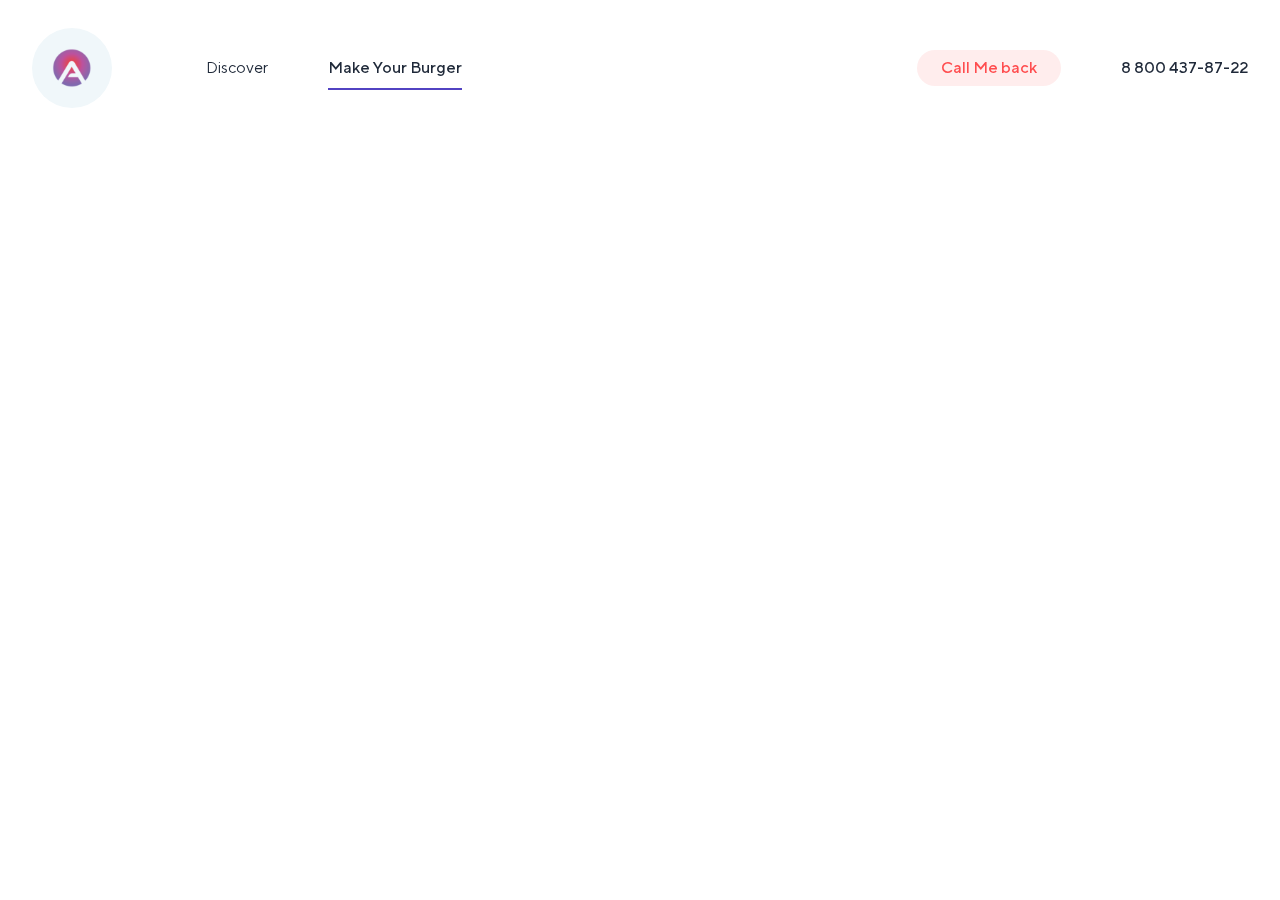
==== make-burger.html @ cab300e2 "header and nav" ====
<!DOCTYPE html>
<html lang="en">
  <head>
    <meta charset="UTF-8" />
    <meta name="viewport" content="width=device-width, initial-scale=1.0" />
    <title>Burger</title>
    <link rel="stylesheet" href="./css/main.css" />
    <script src="https://cdnjs.cloudflare.com/ajax/libs/gsap/3.11.1/gsap.min.js"></script>
  </head>

  <body class="body">
    <header class="header">
      <!-- NAV -->
      <nav class="nav">
        <div class="nav-left">
          <a class="logo" href="./index.html"
            ><img src="./img/logo.svg" alt="logo"
          /></a>
          <ul class="nav-list">
            <li class="nav-list__item">
              <a class="nav-list__link" href="./index.html">discover</a>
            </li>
            <li class="nav-list__item">
              <a
                class="nav-list__link nav-list__link--active"
                href="./make-burger.html"
                >make your burger</a
              >
            </li>
          </ul>
        </div>
        <div class="nav-right">
          <button class="btn-call-back">Call Me back</button>
          <a class="number" href="tel:+88004378722">8 800 437-87-22</a>
        </div>

        <button class="open-mobile-menu">
          <img src="./img/icon/menu_open.svg" alt="" />
        </button>
      </nav>
    </header>

    <!-- NAV-MOBILE-->
    <nav class="nav-mobile hidden">
      <div class="nav-mobile__top">
        <ul class="nav-mobile--list">
          <li class="nav-mobile--item">
            <a href="./index.html">Discover</a>
          </li>
          <li class="nav-mobile--item">
            <a href="./make-burger.html">Make Your Burger</a>
          </li>
        </ul>
      </div>
      <div class="nav-mobile__bot">
        <button class="btn-call-back">Call Me back</button>
        <a class="number" href="tel:+88004378722">8 800 437-87-22</a>
      </div>
      <button class="close-mobile-menu">
        <img src="./img/icon/menu_close.svg" alt="close menu" />
      </button>
    </nav>

    <script src="./js/main.js"></script>
  </body>
</html>
---- css/main.css ----
@import url(../fonts/TTNormsPro/stylesheet.css);
body {
  font-family: var(--font-TT_Norms_Pro);
  color: var(--text-color);
}

.container {
  max-width: 1500px;
  margin: 0 auto;
}

.no-scroll {
  overflow: hidden;
}

.hidden {
  display: none;
}

/* Reset and base styles  */
* {
  padding: 0px;
  margin: 0px;
  border: none;
}

*,
*::before,
*::after {
  box-sizing: border-box;
}

/* Links */
a, a:link, a:visited {
  text-decoration: none;
}

a:hover {
  text-decoration: none;
}

/* Common */
aside, nav, footer, header, section, main {
  display: block;
}

h1, h2, h3, h4, h5, h6, p {
  font-size: inherit;
  font-weight: inherit;
}

ul, ul li {
  list-style: none;
}

img {
  vertical-align: top;
}

img, svg {
  max-width: 100%;
  height: auto;
}

address {
  font-style: normal;
}

/* Form */
input, textarea, button, select {
  font-family: inherit;
  font-size: inherit;
  color: inherit;
  background-color: transparent;
}

input::-ms-clear {
  display: none;
}

button, input[type=submit] {
  display: inline-block;
  box-shadow: none;
  background-color: transparent;
  background: none;
  cursor: pointer;
}

input:focus, input:active,
button:focus, button:active {
  outline: none;
}

button::-moz-focus-inner {
  padding: 0;
  border: 0;
}

label {
  cursor: pointer;
}

legend {
  display: block;
}

:root {
  --text-color: #1f2939;
  --text-paragraph: #676d77;
  --accent: #5243c2;
  --bg-accent: #f0f7fa;
  --btn-bg-color: #be2b20;
  --border-cards: #f0f7fa;
  --card-btn-color: #f5f5ff;
  --card-text-color: #949ba6;
  --font-TT_Norms_Pro: "TT Norms Pro", sans-serif;
  --ckal: #f45763;
  --time: #6b56f5;
  --weight: #f58f56;
}

.main {
  display: flex;
  align-items: center;
  justify-content: space-between;
  padding: 50px;
  gap: 272px;
  margin-top: 50px;
}
@media (max-width: 1200px) {
  .main {
    flex-wrap: wrap;
    align-items: center;
    justify-content: center;
    margin-top: 200px;
    gap: clamp(0.313rem, -0.875rem + 5.94vw, 6.25rem);
  }
}

.main-title {
  display: flex;
  flex-direction: column;
  gap: 16px;
  max-width: 482px;
}

.main-title__text {
  font-size: clamp(1.625rem, 1.05rem + 2.88vw, 4.5rem);
  font-weight: 500;
  line-height: 80.5px;
  text-align: left;
}
@media (max-width: 1200px) {
  .main-title__text {
    text-align: center;
  }
}

.main-title__paragraph {
  font-size: 20px;
  font-weight: 400;
  line-height: 32px;
  text-align: left;
  color: var(--text-paragraph);
}
@media (max-width: 1200px) {
  .main-title__paragraph {
    text-align: center;
  }
}

.main-burger {
  position: relative;
  height: clamp(9.25rem, 1.1rem + 40.75vw, 50rem);
  max-width: 638px;
  width: 100%;
}

.main-burger--mob {
  position: absolute;
  height: 100%;
  width: 100%;
  bottom: 0;
  left: 50%;
  transform: translateX(-50%);
  z-index: 1;
}
@media (min-width: 1200px) {
  .main-burger--mob {
    display: none;
  }
}

.main-burger--bg {
  position: absolute;
  height: 100%;
  width: 100%;
  bottom: 0;
  left: 50%;
  transform: translateX(-50%);
  z-index: -1;
}

.burger {
  position: absolute;
  left: 50%;
  transform: translateX(-50%);
}
@media (max-width: 1200px) {
  .burger {
    display: none;
  }
}
.burger--footer-bun {
  bottom: 1%;
}
.burger--mayo {
  bottom: 5%;
}
.burger--salad {
  bottom: 8%;
}
.burger--cheese {
  bottom: 10%;
}
.burger--onion {
  bottom: 7%;
}
.burger--cutlet {
  bottom: 20%;
}
.burger--chicken_cutlet {
  bottom: 23%;
}
.burger--tomato {
  bottom: 29%;
}
.burger--cutlet-2 {
  bottom: 36%;
}
.burger--cheese-2 {
  bottom: 38%;
}
.burger--cucumbers {
  bottom: 38%;
}
.burger--onion-2 {
  bottom: 39%;
}
.burger--salad-2 {
  bottom: 50%;
}
.burger--mayo-2 {
  bottom: 54%;
}
.burger--top-bun {
  bottom: 57%;
}

.nav {
  position: fixed;
  display: flex;
  align-items: center;
  justify-content: space-between;
  width: 100%;
  height: 80px;
  top: 0;
  left: 0;
  margin-top: 28px;
  padding: 0 32px;
  z-index: 2;
}

.nav-left {
  display: flex;
  align-items: center;
  gap: 94px;
}

.nav-right {
  display: flex;
  align-items: center;
  gap: 60px;
}
@media (max-width: 900px) {
  .nav-right {
    display: none;
  }
}

.logo {
  display: flex;
  align-items: center;
  justify-content: center;
  width: 80px;
  height: 80px;
  border-radius: 50%;
  background: var(--bg-accent);
}

.nav-list {
  display: flex;
  gap: 60px;
  text-transform: capitalize;
}
@media (max-width: 900px) {
  .nav-list {
    display: none;
  }
}

.nav-list__link {
  font-size: 16px;
  font-weight: 400;
  line-height: 22px;
  text-align: left;
  color: var(--text-color);
  padding-bottom: 11px;
  transition: all 0.1s ease-in;
  border-bottom: 2px solid rgba(255, 255, 255, 0);
}
.nav-list__link:hover {
  border-bottom: 2px solid var(--accent);
}
.nav-list__link--active {
  font-weight: 500;
  border-bottom: 2px solid var(--accent);
}

.btn-call-back {
  border-radius: 20px;
  background-color: #ffeded;
  padding: 8px 24px;
  font-size: 16px;
  font-weight: 500;
  line-height: 19.17px;
  text-align: left;
  color: rgb(255, 77, 79);
  transition: all 0.1s ease-in;
}
.btn-call-back:hover {
  background-color: #ffdddd;
}

.number {
  color: var(--text-color);
  font-size: 16px;
  font-weight: 500;
  line-height: 19.17px;
  text-align: left;
  transition: all 0.1s ease-in;
}
.number:hover {
  opacity: 76%;
}

.open-mobile-menu {
  height: 35px;
  width: 35px;
}
.open-mobile-menu img {
  width: 100%;
  height: 100%;
  object-fit: contain;
}
@media (min-width: 900px) {
  .open-mobile-menu {
    display: none;
  }
}

.nav-mobile {
  display: flex;
  flex-direction: column;
  justify-content: space-between;
  padding: 45px;
  position: fixed;
  top: 0;
  right: -100%;
  width: 80%;
  height: 100%;
  background-color: white;
  box-shadow: -2px 0 5px rgba(0, 0, 0, 0.2);
  opacity: 0;
  transition: right 0.3s ease, opacity 0.3s ease;
  z-index: 3;
}
.nav-mobile.open {
  right: 0;
  opacity: 1;
}

.nav-mobile__top {
  margin-top: 50px;
}

.nav-mobile--list {
  display: flex;
  flex-direction: column;
  gap: 25px;
}

.nav-mobile--item {
  font-size: 25px;
  font-weight: 500;
  line-height: 19.17px;
  text-align: left;
  transition: all 0.1s ease-in;
}
.nav-mobile--item:hover {
  opacity: 76%;
}
.nav-mobile--item a {
  color: var(--text-color);
}

.nav-mobile__bot {
  display: flex;
  flex-direction: column;
  gap: 20px;
  justify-content: center;
  align-items: center;
}

.close-mobile-menu {
  position: absolute;
  top: 15px;
  right: 15px;
}/*# sourceMappingURL=main.css.map */
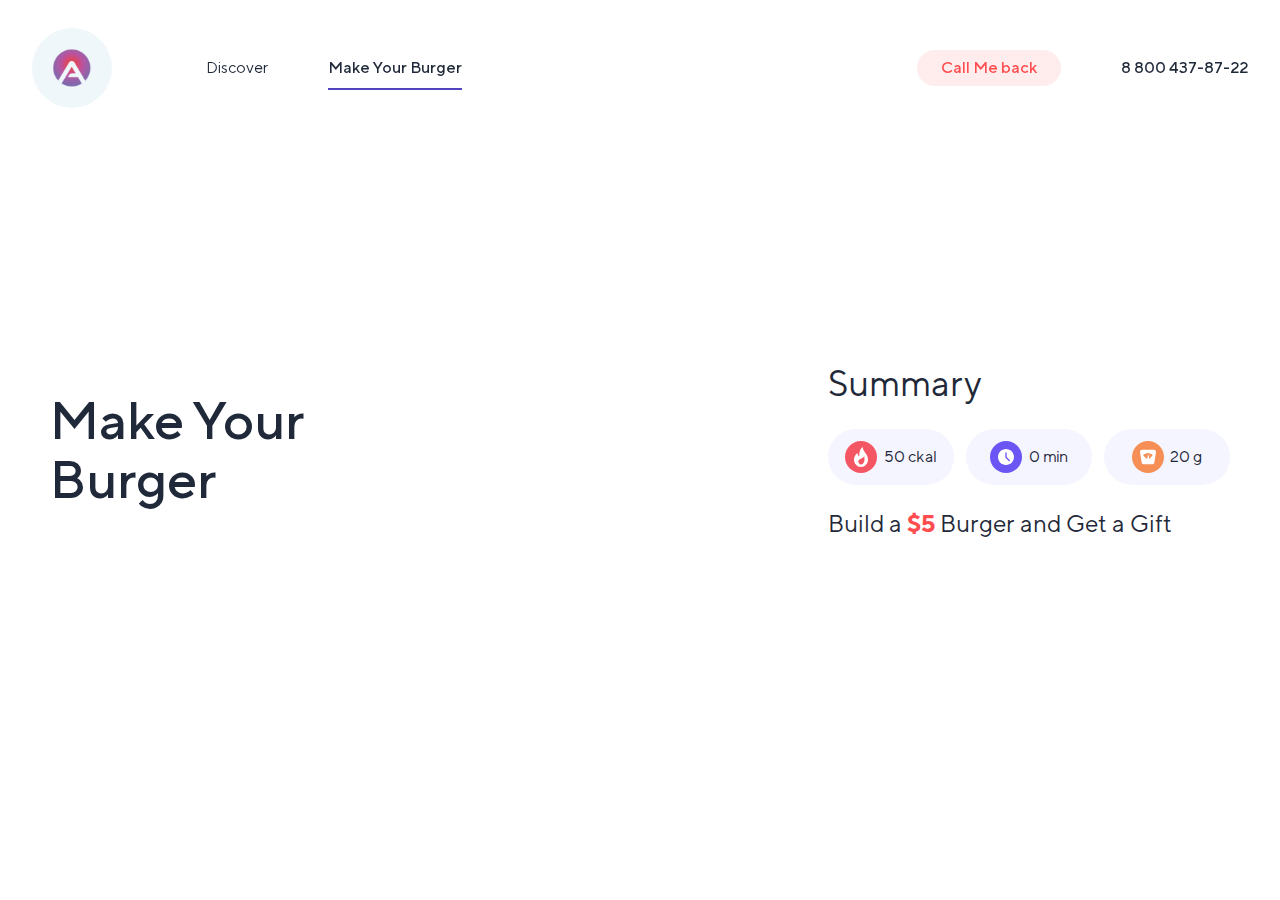
==== commit 58c96fea: "start making 2 page" ====
--- a/make-burger.html
+++ b/make-burger.html
@@ -38,6 +38,35 @@
           <img src="./img/icon/menu_open.svg" alt="" />
         </button>
       </nav>
+
+      <!-- MAKE BURGER -->
+      <div class="container">
+        <div class="make-burger">
+          <div class="make-burger_title">
+            <h1 class="title">Make Your Burger</h1>
+          </div>
+          <div class="make-burger__sum">
+            <p class="make-burger__summary">Summary</p>
+            <ul class="make-burger__summary-list">
+              <li class="make-burger__summary-item">
+                <img src="./img/icon/kcal.svg" alt="" />
+                50 ckal
+              </li>
+              <li class="make-burger__summary-item">
+                <img src="./img/icon/time.svg" alt="" />
+                0 min
+              </li>
+              <li class="make-burger__summary-item">
+                <img src="./img/icon/weight.svg" alt="" />
+                20 g
+              </li>
+            </ul>
+            <p class="make-burger__typography">
+              Build a <span class="accent">$5</span> Burger and Get a Gift
+            </p>
+          </div>
+        </div>
+      </div>
     </header>
 
     <!-- NAV-MOBILE-->
--- a/css/main.css
+++ b/css/main.css
@@ -191,10 +191,40 @@
   }
 }
 
+.btn-make-burger {
+  position: absolute;
+  display: flex;
+  align-items: center;
+  justify-content: center;
+  text-align: center;
+  height: clamp(3.75rem, 3.375rem + 1.88vw, 5.625rem);
+  width: clamp(3.75rem, 3.375rem + 1.88vw, 5.625rem);
+  background: var(--accent);
+  left: -90px;
+  bottom: 20%;
+  padding: 10px;
+  color: white;
+  font-size: 12px;
+  font-weight: 900;
+  line-height: 18px;
+  text-align: center;
+  border-radius: 50%;
+  transition: all 0.1s ease-in;
+  z-index: 3;
+}
+@media (max-width: 900px) {
+  .btn-make-burger {
+    left: 0px;
+  }
+}
+.btn-make-burger:hover {
+  filter: saturate(150%);
+}
+
 .main-burger--bg {
   position: absolute;
   height: 100%;
-  width: 100%;
+  width: 120%;
   bottom: 0;
   left: 50%;
   transform: translateX(-50%);
@@ -255,6 +285,20 @@
 }
 .burger--top-bun {
   bottom: 57%;
+}
+
+.make-burger_title {
+  display: flex;
+  flex-direction: column;
+  gap: 16px;
+  max-width: clamp(12.5rem, 8.975rem + 17.63vw, 30.125rem);
+}
+
+.title {
+  font-size: clamp(1.625rem, 1.05rem + 2.88vw, 4.5rem);
+  font-weight: 500;
+  line-height: clamp(1.563rem, 0.869rem + 3.47vw, 5.031rem);
+  text-align: left;
 }
 
 .nav {
@@ -426,4 +470,56 @@
   position: absolute;
   top: 15px;
   right: 15px;
+}
+
+.make-burger {
+  display: flex;
+  justify-content: space-between;
+  align-items: center;
+  margin-top: 140px;
+  height: 619px;
+  padding: 0 50px;
+}
+
+.make-burger__sum {
+  display: flex;
+  flex-direction: column;
+  gap: 24px;
+}
+
+.make-burger__summary {
+  font-size: 36px;
+  font-weight: 400;
+  line-height: 43.13px;
+  text-align: left;
+}
+
+.make-burger__summary-list {
+  display: flex;
+  gap: 12px;
+}
+
+.make-burger__summary-item {
+  display: flex;
+  align-items: center;
+  justify-content: center;
+  gap: 6.5px;
+  width: 126px;
+  height: 56px;
+  border-radius: 50px;
+  background: var(--card-btn-color);
+}
+
+.make-burger__typography {
+  font-size: 24px;
+  font-weight: 400;
+  line-height: 28.75px;
+  text-align: left;
+}
+.make-burger__typography span {
+  font-size: 24px;
+  font-weight: 700;
+  line-height: 28.75px;
+  text-align: left;
+  color: #ff4d4f;
 }/*# sourceMappingURL=main.css.map */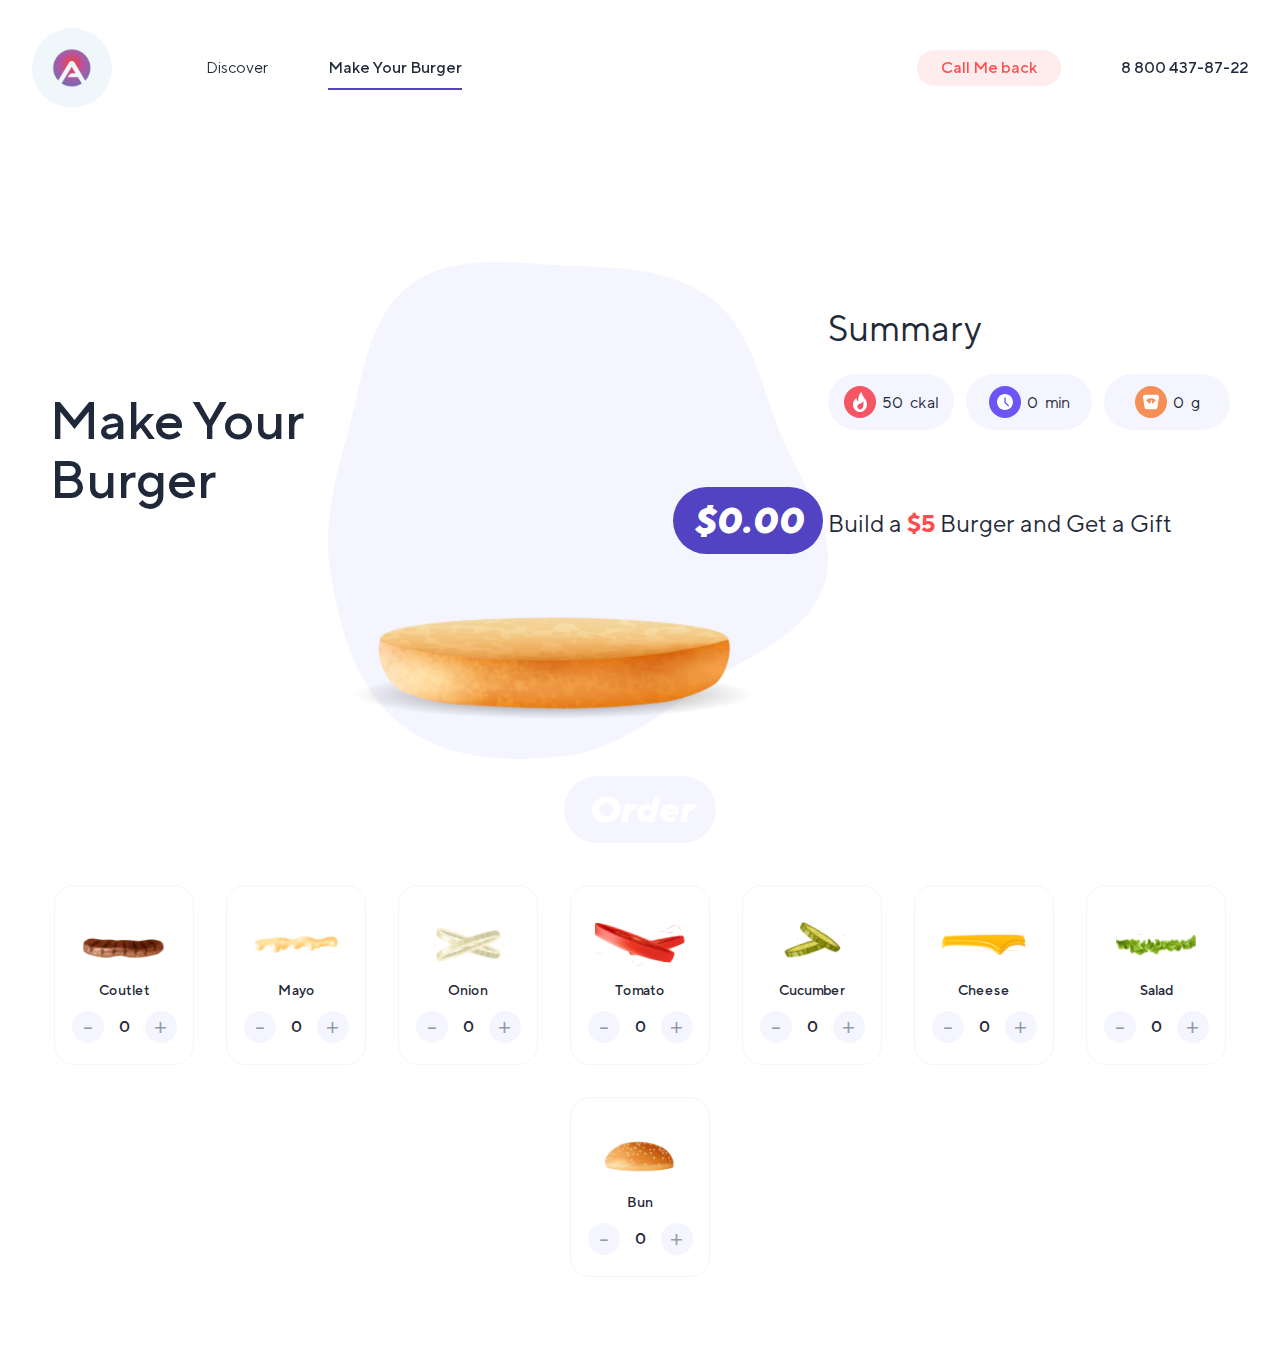
==== commit ab76a29f: "2 page more new function create burgers" ====
--- a/make-burger.html
+++ b/make-burger.html
@@ -45,25 +45,207 @@
           <div class="make-burger_title">
             <h1 class="title">Make Your Burger</h1>
           </div>
+
+          <!-- CREATE BURGER -->
+          <div class="burger-create">
+            <div class="warning">
+              <img src="./img/emojo/explosion.svg" alt="warning" />
+              Are You Sure
+            </div>
+            <div class="price">$ <span data-sum-price>0.00</span></div>
+            <img
+              class="burger-img"
+              src="./img/bg/bg_burger.svg"
+              alt="bg-burger"
+            />
+            <div class="burger-create__wrapper"></div>
+          </div>
+
           <div class="make-burger__sum">
             <p class="make-burger__summary">Summary</p>
             <ul class="make-burger__summary-list">
               <li class="make-burger__summary-item">
                 <img src="./img/icon/kcal.svg" alt="" />
-                50 ckal
+                <span data-sum-kcal>0 </span>ckal
               </li>
               <li class="make-burger__summary-item">
                 <img src="./img/icon/time.svg" alt="" />
-                0 min
+                <span data-sum-time>0 </span> min
               </li>
               <li class="make-burger__summary-item">
                 <img src="./img/icon/weight.svg" alt="" />
-                20 g
+                <span data-sum-gram>0 </span> g
               </li>
             </ul>
-            <p class="make-burger__typography">
-              Build a <span class="accent">$5</span> Burger and Get a Gift
-            </p>
+
+            <div class="change-wrapper">
+              <p class="make-burger__typography appeal ">
+                Build a <span class="accent">$5</span> Burger and Get a Gift
+              </p>
+
+              <div class="free-wrapper hidden">
+                <p class="free__plus">+ Gift</p>
+                <p class="free__description">
+                  Tomato Ketchup <span>0.2 oz</span>
+                </p>
+                <img
+                  class="free__souce"
+                  src="./img/burger/sauce.svg"
+                  alt="souce"
+                />
+              </div>
+            </div>
+          </div>
+        </div>
+        <!-- ORDER btn -->
+        <div class="order-wrapper">
+          <button class="btn-order ">Order</button>
+        </div>
+
+        <!-- PRODUCT -->
+        <div class="proвuct-wrapper">
+          <div class="product__card" data-name="cutlet" data-id="01">
+            <div
+              class="info"
+              data-kcal="12"
+              data-time="6"
+              data-gram="7"
+              data-price="2"
+            ></div>
+            <img src="./img/cards/cutlet.svg" alt="cutlet" />
+            <p class="product__name">Coutlet</p>
+            <!-- counter -->
+            <div class="product__counter-wrapper">
+              <div class="product__control" data-action="minus">-</div>
+              <div class="product__current" data-counter>0</div>
+              <div class="product__control" data-action="plus">+</div>
+            </div>
+          </div>
+
+          <div class="product__card" data-name="mayo" data-id="02">
+            <div
+              class="info"
+              data-kcal="12"
+              data-time="6"
+              data-gram="7"
+              data-price="0.2"
+            ></div>
+            <img src="./img/cards/mayo.svg" alt="mayo" />
+            <p class="product__name">Mayo</p>
+            <!-- counter -->
+            <div class="product__counter-wrapper">
+              <div class="product__control" data-action="minus">-</div>
+              <div class="product__current" data-counter>0</div>
+              <div class="product__control" data-action="plus">+</div>
+            </div>
+          </div>
+
+          <div class="product__card" data-name="onion" data-id="03">
+            <div
+              class="info"
+              data-kcal="12"
+              data-time="6"
+              data-gram="7"
+              data-price="0.2"
+            ></div>
+            <img src="./img/cards/onion.svg" alt="onion" />
+            <p class="product__name">Onion</p>
+            <!-- counter -->
+            <div class="product__counter-wrapper">
+              <div class="product__control" data-action="minus">-</div>
+              <div class="product__current" data-counter>0</div>
+              <div class="product__control" data-action="plus">+</div>
+            </div>
+          </div>
+
+          <div class="product__card" data-name="tomato" data-id="04">
+            <div
+              class="info"
+              data-kcal="12"
+              data-time="6"
+              data-gram="7"
+              data-price="0.2"
+            ></div>
+            <img src="./img/cards/tomato.svg" alt="tomato" />
+            <p class="product__name">Tomato</p>
+            <!-- counter -->
+            <div class="product__counter-wrapper">
+              <div class="product__control" data-action="minus">-</div>
+              <div class="product__current" data-counter>0</div>
+              <div class="product__control" data-action="plus">+</div>
+            </div>
+          </div>
+
+          <div class="product__card" data-name="cucumbers" data-id="05">
+            <div
+              class="info"
+              data-kcal="8"
+              data-time="5"
+              data-gram="4"
+              data-price="0.2"
+            ></div>
+            <img src="./img/cards/cucumber.svg" alt="cucumbers" />
+            <p class="product__name">Cucumber</p>
+            <!-- counter -->
+            <div class="product__counter-wrapper">
+              <div class="product__control" data-action="minus">-</div>
+              <div class="product__current" data-counter>0</div>
+              <div class="product__control" data-action="plus">+</div>
+            </div>
+          </div>
+
+          <div class="product__card" data-name="cheese" data-id="06">
+            <div
+              class="info"
+              data-kcal="8"
+              data-time="5"
+              data-gram="4"
+              data-price="1"
+            ></div>
+            <img src="./img/cards/cheese.svg" alt="cheese" />
+            <p class="product__name">Cheese</p>
+            <!-- counter -->
+            <div class="product__counter-wrapper">
+              <div class="product__control" data-action="minus">-</div>
+              <div class="product__current" data-counter>0</div>
+              <div class="product__control" data-action="plus">+</div>
+            </div>
+          </div>
+
+          <div class="product__card" data-name="salad" data-id="07">
+            <div
+              class="info"
+              data-kcal="8"
+              data-time="5"
+              data-gram="4"
+              data-price="1"
+            ></div>
+            <img src="./img/cards/salad.svg" alt="salad" />
+            <p class="product__name">Salad</p>
+            <!-- counter -->
+            <div class="product__counter-wrapper">
+              <div class="product__control" data-action="minus">-</div>
+              <div class="product__current" data-counter>0</div>
+              <div class="product__control" data-action="plus">+</div>
+            </div>
+          </div>
+
+          <div class="product__card" data-name="top_bun" data-id="08">
+            <div
+              class="info"
+              data-kcal="8"
+              data-time="5"
+              data-gram="4"
+              data-price="1"
+            ></div>
+            <img src="./img/cards/bun.svg" alt="bun" />
+            <p class="product__name">Bun</p>
+            <!-- counter -->
+            <div class="product__counter-wrapper">
+              <div class="product__control" data-action="minus">-</div>
+              <div class="product__current" data-counter>0</div>
+              <div class="product__control" data-action="plus">+</div>
+            </div>
           </div>
         </div>
       </div>
@@ -90,6 +272,7 @@
       </button>
     </nav>
 
-    <script src="./js/main.js"></script>
+    <script src="./js/burger.js"></script>
+    <script src="./js/nav-mobile.js"></script>
   </body>
 </html>
--- a/css/main.css
+++ b/css/main.css
@@ -1,3 +1,4 @@
+@charset "UTF-8";
 @import url(../fonts/TTNormsPro/stylesheet.css);
 body {
   font-family: var(--font-TT_Norms_Pro);
@@ -290,6 +291,7 @@
 .make-burger_title {
   display: flex;
   flex-direction: column;
+  flex: 0 1 auto;
   gap: 16px;
   max-width: clamp(12.5rem, 8.975rem + 17.63vw, 30.125rem);
 }
@@ -473,6 +475,7 @@
 }
 
 .make-burger {
+  position: relative;
   display: flex;
   justify-content: space-between;
   align-items: center;
@@ -484,6 +487,10 @@
 .make-burger__sum {
   display: flex;
   flex-direction: column;
+  justify-content: end;
+  height: 100%;
+  padding-bottom: 50px;
+  flex: 0 1 auto;
   gap: 24px;
 }
 
@@ -510,6 +517,11 @@
   background: var(--card-btn-color);
 }
 
+.change-wrapper {
+  height: 200px;
+  margin-top: 55px;
+}
+
 .make-burger__typography {
   font-size: 24px;
   font-weight: 400;
@@ -522,4 +534,218 @@
   line-height: 28.75px;
   text-align: left;
   color: #ff4d4f;
+}
+.make-burger__typography.hidden {
+  display: none;
+}
+
+.free-wrapper {
+  padding: 0 0 0 20px;
+}
+.free-wrapper.hidden {
+  display: none;
+}
+
+.free__plus {
+  color: #ff4d4f;
+  font-size: 36px;
+  font-weight: 800;
+  line-height: 43.13px;
+  text-align: left;
+}
+
+.free__description {
+  font-family: TT Norms Pro;
+  font-size: 24px;
+  font-weight: 400;
+  line-height: 28.75px;
+  text-align: left;
+  margin-top: 8px;
+}
+.free__description span {
+  color: #c2c7cd;
+}
+
+.free__souce {
+  margin-left: 150px;
+  margin-top: 28px;
+}
+
+.burger-create {
+  flex: 1;
+  min-width: 500px;
+  position: relative;
+  display: flex;
+  justify-content: start;
+  align-items: flex-start;
+  height: 100%;
+}
+
+.burger-img {
+  position: absolute;
+  bottom: 0;
+  left: 50%;
+  transform: translateX(-50%);
+  display: flex;
+  flex-direction: column-reverse;
+  align-items: center;
+  overflow-y: visible;
+}
+
+.burger-create__wrapper {
+  min-width: 500px;
+  position: relative;
+  display: flex;
+  justify-content: start;
+  align-items: flex-start;
+  height: 100%;
+}
+
+.proвuct-wrapper {
+  width: 100%;
+  display: flex;
+  flex-wrap: wrap;
+  align-items: center;
+  justify-content: center;
+  gap: 32px;
+  margin-top: 25px;
+  margin-bottom: 92px;
+}
+
+.product__card {
+  display: flex;
+  flex-direction: column;
+  align-items: center;
+  justify-content: center;
+  gap: 12px;
+  width: 140px;
+  height: 180px;
+  border: 1px solid var(--bg-accent);
+  padding: 18px 24px;
+  border-radius: 20px;
+}
+
+.product__name {
+  font-size: 14px;
+  font-weight: 500;
+  line-height: 16.77px;
+  text-align: center;
+}
+
+.product__counter-wrapper {
+  display: flex;
+  align-items: center;
+  justify-content: center;
+  gap: 15px;
+}
+
+.product__control {
+  display: flex;
+  align-items: center;
+  justify-content: center;
+  width: 32px;
+  height: 32px;
+  border-radius: 50%;
+  color: var(--card-text-color);
+  background: var(--card-btn-color);
+  transition: all 0.1s ease-in;
+  font-size: 25px;
+  cursor: pointer;
+}
+.product__control:hover {
+  background: #eaeaff;
+}
+
+.product__current {
+  font-size: 16px;
+  font-weight: 500;
+  line-height: 19.17px;
+  text-align: center;
+}
+
+.warning {
+  display: flex;
+  align-items: center;
+  justify-content: center;
+  position: relative;
+  transition: all 0.1s ease-in;
+  opacity: 0;
+  position: absolute;
+  right: 10%;
+  top: -10%;
+  gap: 8px;
+  width: 216px;
+  height: 53px;
+  border-radius: 99px;
+  background: white;
+  font-size: 18px;
+  font-weight: 400;
+  line-height: 21.56px;
+  text-align: left;
+  z-index: 2;
+  box-shadow: 17px 14px 45px -16px rgba(0, 0, 0, 0.75);
+}
+.warning::after {
+  content: "";
+  position: absolute;
+  top: -6px;
+  left: 27px;
+  width: 12px;
+  height: 12px;
+  background: white;
+  transform: rotate(225deg);
+}
+.warning--open {
+  opacity: 1;
+}
+
+.price {
+  display: flex;
+  align-items: center;
+  justify-content: center;
+  position: absolute;
+  right: 5px;
+  bottom: 205px;
+  min-width: 116px;
+  padding: 0 20px;
+  height: 67px;
+  border-radius: 99px;
+  background: var(--accent);
+  color: white;
+  font-size: 36px;
+  font-style: italic;
+  font-weight: 800;
+  line-height: 43.13px;
+  text-align: right;
+  z-index: 3;
+}
+
+.order-wrapper {
+  width: 100%;
+  display: flex;
+  align-items: center;
+  justify-content: center;
+  padding: 17px;
+}
+
+.btn-order {
+  cursor: default;
+  width: 152px;
+  height: 67px;
+  color: white;
+  background: var(--card-btn-color);
+  padding: 24px, 12px, 24px;
+  border-radius: 99px;
+  font-size: 36px;
+  font-style: italic;
+  font-weight: 800;
+  line-height: 43.13px;
+  transition: all 0.1a ease-in;
+}
+.btn-order--active {
+  cursor: pointer;
+  background: var(--btn-bg-color);
+}
+.btn-order--active:hover {
+  opacity: 80%;
 }/*# sourceMappingURL=main.css.map */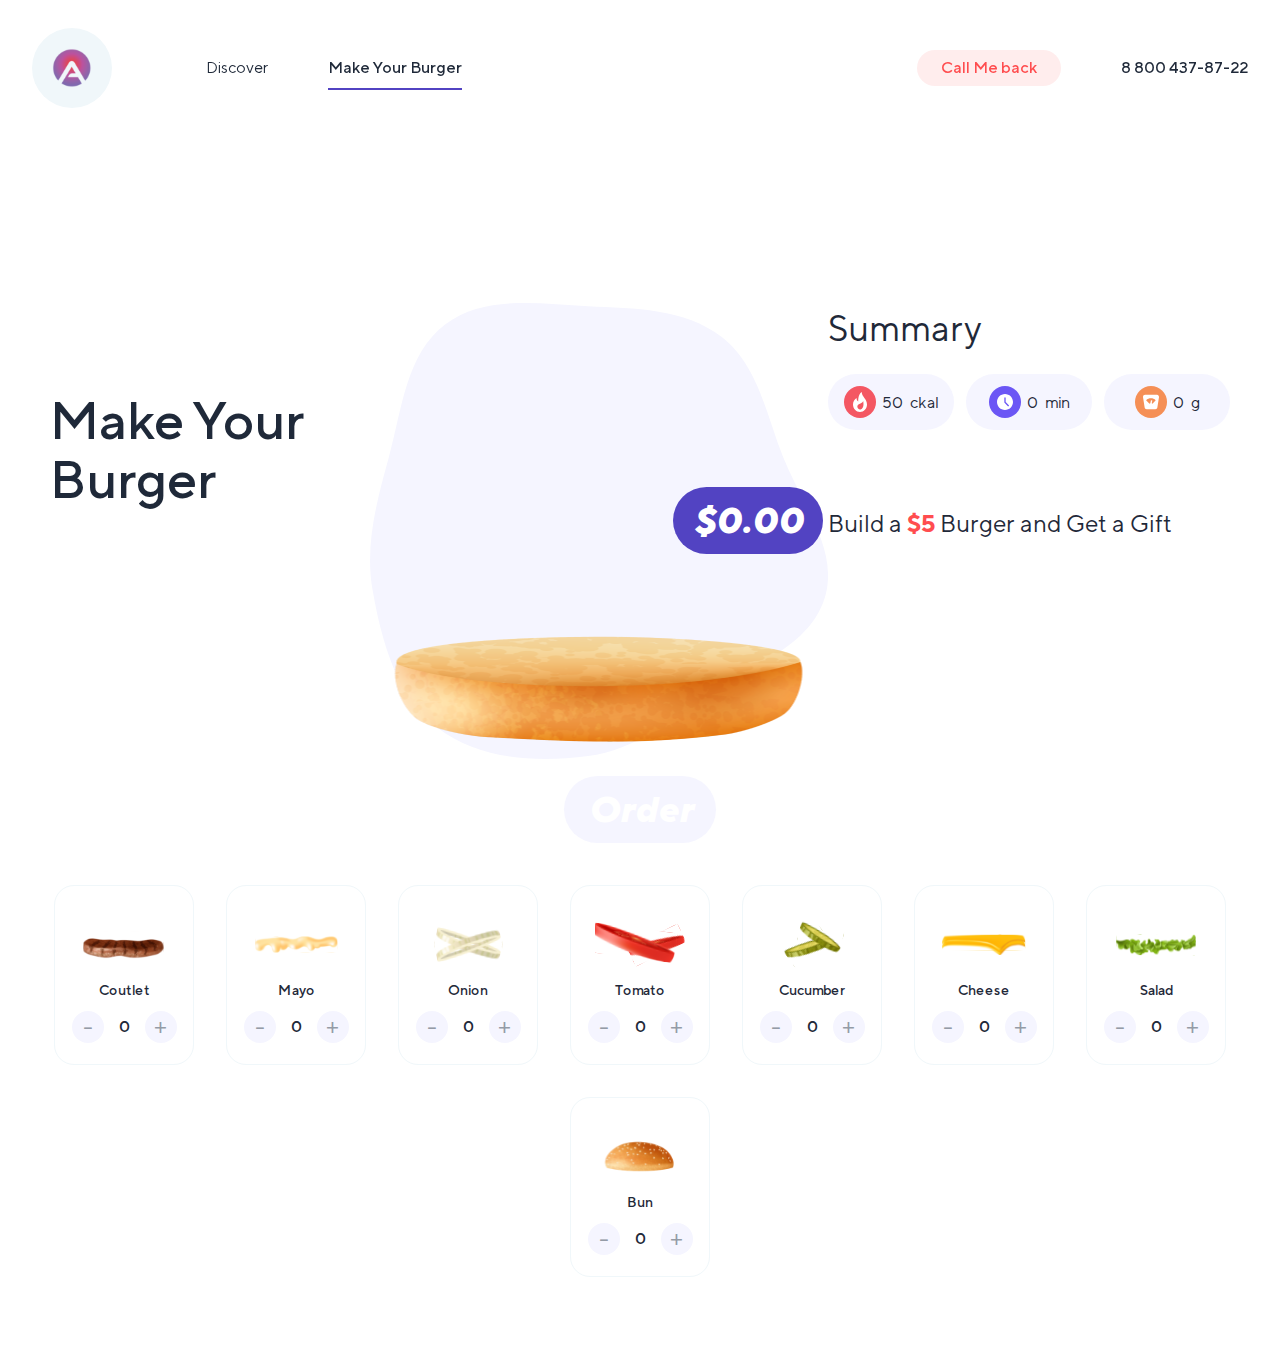
==== commit 805d5a8b: "test" ====
--- a/make-burger.html
+++ b/make-burger.html
@@ -54,7 +54,7 @@
             </div>
             <div class="price">$ <span data-sum-price>0.00</span></div>
             <img
-              class="burger-img"
+              class="burger-img__bg"
               src="./img/bg/bg_burger.svg"
               alt="bg-burger"
             />
@@ -79,7 +79,7 @@
             </ul>
 
             <div class="change-wrapper">
-              <p class="make-burger__typography appeal ">
+              <p class="make-burger__typography appeal">
                 Build a <span class="accent">$5</span> Burger and Get a Gift
               </p>
 
@@ -99,7 +99,7 @@
         </div>
         <!-- ORDER btn -->
         <div class="order-wrapper">
-          <button class="btn-order ">Order</button>
+          <button class="btn-order">Order</button>
         </div>
 
         <!-- PRODUCT -->
@@ -271,8 +271,45 @@
         <img src="./img/icon/menu_close.svg" alt="close menu" />
       </button>
     </nav>
+    <!-- 
+    POP-UP -->
+    <div id="pop-up__mail" class="pop-up">
+      <div class="pup-up_body">
+        <div class="pop-up__content content-mail">
+          <button class="pop-up__close-btn close-btn">+</button>
+          <img class="pop-up__bg" src="./img/bg/bg_burger.svg" alt="" />
+          <div class="burger__wrapper--pop-up"></div>
+          <p class="pop-up__title">
+            Enter your email address and and wait for an SMS from us.
+          </p>
+          <div class="form">
+            <form id="emailForm">
+              <input class="form-input type="email" name="email"
+              placeholder="Enter email" required />
+            </form>
+            <button class="form-btn next-btn" type="submit">Ok</button>
+          </div>
+        </div>
+      </div>
+    </div>
+
+    <div id="pop-up__thenk" class="pop-up">
+      <div class="pup-up_body">
+        <div class="pop-up__content content-thenk">
+          <button class="pop-up__close-btn close-btn">+</button>
+          <img class="pop-up__bg" src="./img/bg/bg_burger.svg" alt="" />
+          <div class="burger__wrapper"></div>
+          <p class="pop-up__title">
+            The order has been accepted and is already being prepared. Thank
+            you.
+          </p>
+          <button class="form-btn end-btn" type="btn">Ok</button>
+        </div>
+      </div>
+    </div>
 
     <script src="./js/burger.js"></script>
     <script src="./js/nav-mobile.js"></script>
+    <script src="./js/main.js"></script>
   </body>
 </html>
--- a/css/main.css
+++ b/css/main.css
@@ -295,6 +295,11 @@
   gap: 16px;
   max-width: clamp(12.5rem, 8.975rem + 17.63vw, 30.125rem);
 }
+@media (max-width: 1250px) {
+  .make-burger_title {
+    display: none;
+  }
+}
 
 .title {
   font-size: clamp(1.625rem, 1.05rem + 2.88vw, 4.5rem);
@@ -493,6 +498,11 @@
   flex: 0 1 auto;
   gap: 24px;
 }
+@media (max-width: 970px) {
+  .make-burger__sum {
+    display: none;
+  }
+}
 
 .make-burger__summary {
   font-size: 36px;
@@ -573,7 +583,6 @@
 
 .burger-create {
   flex: 1;
-  min-width: 500px;
   position: relative;
   display: flex;
   justify-content: start;
@@ -583,6 +592,13 @@
 
 .burger-img {
   position: absolute;
+  left: 50%;
+  transform: translate(-50%);
+  overflow-y: visible;
+}
+
+.burger-img__bg {
+  position: absolute;
   bottom: 0;
   left: 50%;
   transform: translateX(-50%);
@@ -593,12 +609,13 @@
 }
 
 .burger-create__wrapper {
-  min-width: 500px;
   position: relative;
+  min-width: clamp(20rem, 17.125rem + 14.37vw, 34.375rem);
   display: flex;
   justify-content: start;
   align-items: flex-start;
   height: 100%;
+  width: 100%;
 }
 
 .proвuct-wrapper {
@@ -748,4 +765,141 @@
 }
 .btn-order--active:hover {
   opacity: 80%;
+}
+
+.pop-up {
+  position: fixed;
+  width: 100%;
+  height: 100%;
+  background: rgba(0, 0, 0, 0.3803921569);
+  backdrop-filter: blur(5px);
+  left: 0;
+  top: 0;
+  transition: all 0.3s ease-in;
+  z-index: 10;
+  opacity: 0;
+  visibility: hidden;
+}
+.pop-up--active {
+  opacity: 1;
+  visibility: visible;
+}
+
+.pup-up_body {
+  display: flex;
+  align-items: center;
+  justify-content: center;
+  min-width: 100%;
+  min-height: 100%;
+  padding: 30px 20px;
+}
+
+.pop-up__content {
+  display: flex;
+  flex-direction: column;
+  align-items: center;
+  justify-content: center;
+  gap: 50px;
+  padding: 50px;
+  position: relative;
+  max-width: 1200px;
+  height: 600px;
+  background: white;
+  border-radius: 50px;
+  border: 5px solid var(--card-btn-color);
+  transition: all 0.3s ease-in;
+  opacity: 0;
+  transform: translate(0px, -100%);
+}
+.pop-up__content--active {
+  opacity: 1;
+  transform: translate(0, 0);
+}
+.pop-up__content .pop-up__bg {
+  position: absolute;
+  width: clamp(18.75rem, 16.25rem + 12.5vw, 31.25rem);
+  top: 50%;
+  left: 50%;
+  transform: translate(-50%, -50%);
+  object-fit: cover;
+  z-index: 1;
+}
+
+.burger__wrapper--pop-up {
+  width: clamp(22.188rem, 20.375rem + 9.06vw, 31.25rem);
+  height: 80%;
+  position: absolute;
+  left: 50%;
+  top: 50%;
+  transform: translate(-50%, -50%);
+  z-index: 2;
+}
+
+.pop-up__close-btn {
+  position: absolute;
+  right: 30px;
+  top: -10px;
+  font-size: 90px;
+  color: #949ba6;
+  transform: rotate(45deg);
+  transition: all 0.1s ease-in;
+}
+.pop-up__close-btn:hover {
+  opacity: 80%;
+}
+
+.pop-up__title {
+  position: relative;
+  z-index: 2;
+  max-width: 800px;
+  font-size: clamp(2.125rem, 1.863rem + 1.31vw, 3.438rem);
+  font-weight: 500;
+  line-height: clamp(2.5rem, 2.125rem + 1.88vw, 4.375rem);
+  text-align: center;
+}
+
+.form {
+  display: flex;
+  align-items: center;
+  justify-content: center;
+  flex-wrap: wrap;
+  gap: 18px;
+  padding: 25px;
+  position: relative;
+  z-index: 2;
+}
+
+.form-input {
+  width: 250px;
+  height: 60px;
+  border-radius: 99px;
+  color: #ff4d4f;
+  background: #ffeded;
+  padding: 10px 20px;
+  font-size: 16px;
+  font-weight: 500;
+  line-height: 19.17px;
+  text-align: left;
+}
+
+.form-btn {
+  display: flex;
+  align-items: center;
+  justify-content: center;
+  width: 100px;
+  height: 67px;
+  border-radius: 99px;
+  background: var(--btn-bg-color);
+  color: white;
+  font-size: 36px;
+  font-style: italic;
+  font-weight: 800;
+  line-height: 43.13px;
+  text-align: right;
+  transition: all 0.1s ease-in;
+  position: relative;
+  z-index: 2;
+}
+.form-btn:hover {
+  opacity: 80%;
 }/*# sourceMappingURL=main.css.map */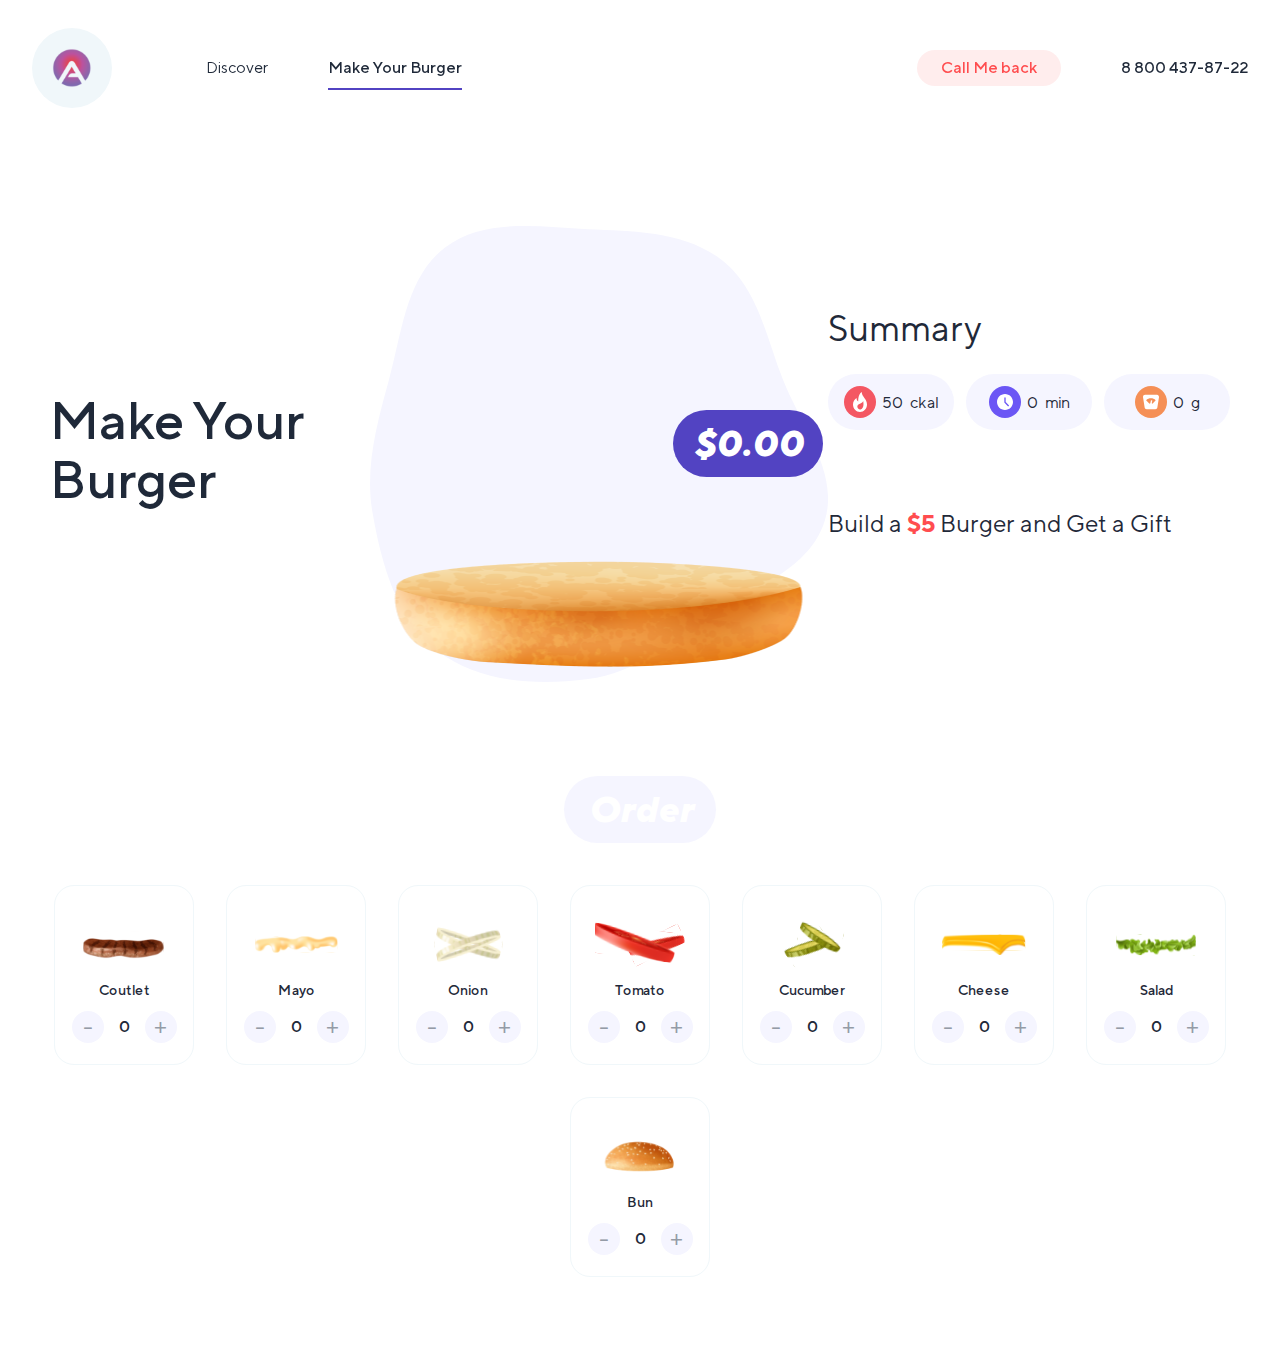
==== commit ce2bbbf9: "finish" ====
--- a/make-burger.html
+++ b/make-burger.html
@@ -284,8 +284,13 @@
           </p>
           <div class="form">
             <form id="emailForm">
-              <input class="form-input type="email" name="email"
-              placeholder="Enter email" required />
+              <input
+                class="form-input"
+                type="email"
+                name="email"
+                placeholder="Enter email"
+                required
+              />
             </form>
             <button class="form-btn next-btn" type="submit">Ok</button>
           </div>
@@ -303,7 +308,7 @@
             The order has been accepted and is already being prepared. Thank
             you.
           </p>
-          <button class="form-btn end-btn" type="btn">Ok</button>
+          <button class="form-btn end-btn" type="button">Ok</button>
         </div>
       </div>
     </div>
--- a/css/main.css
+++ b/css/main.css
@@ -488,6 +488,11 @@
   height: 619px;
   padding: 0 50px;
 }
+@media (max-width: 500px) {
+  .make-burger {
+    height: 500px;
+  }
+}
 
 .make-burger__sum {
   display: flex;
@@ -587,7 +592,7 @@
   display: flex;
   justify-content: start;
   align-items: flex-start;
-  height: 100%;
+  height: clamp(75%, 4rem + 1.88vw, 100%);
 }
 
 .burger-img {
